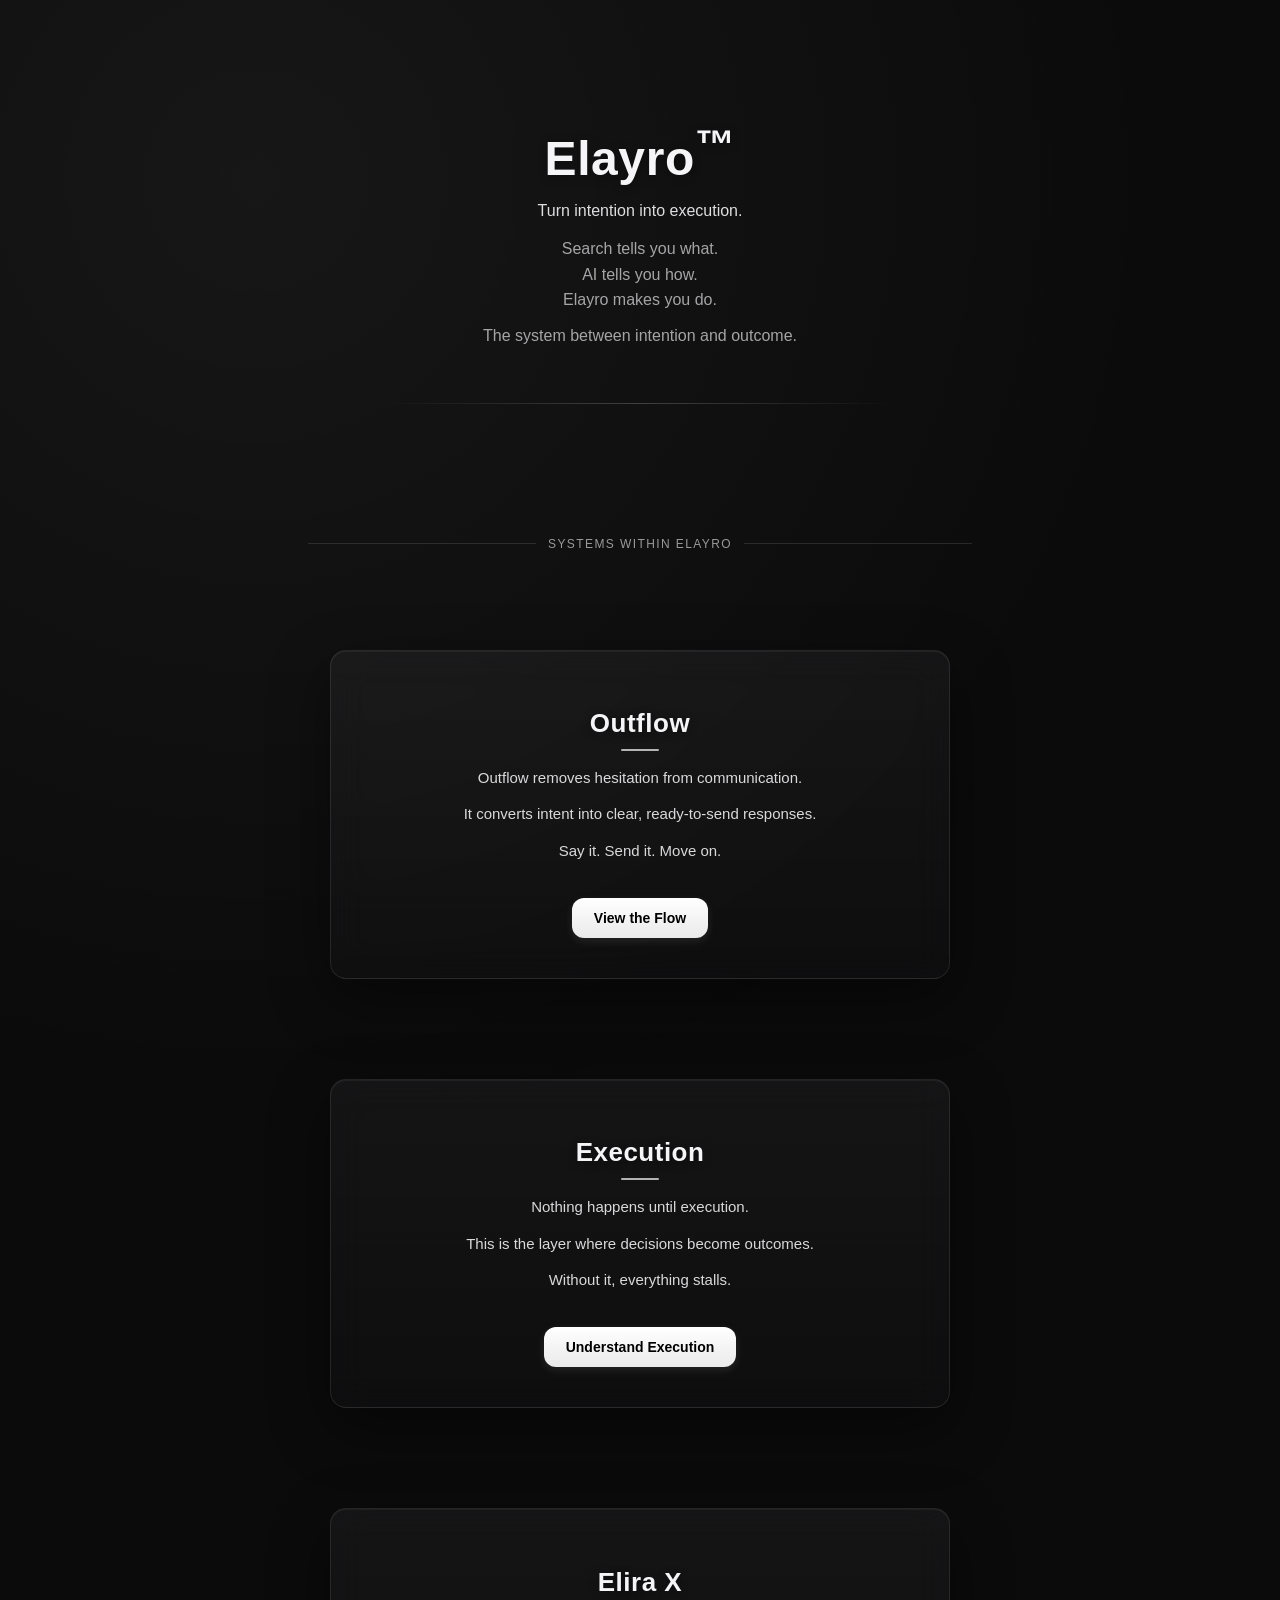
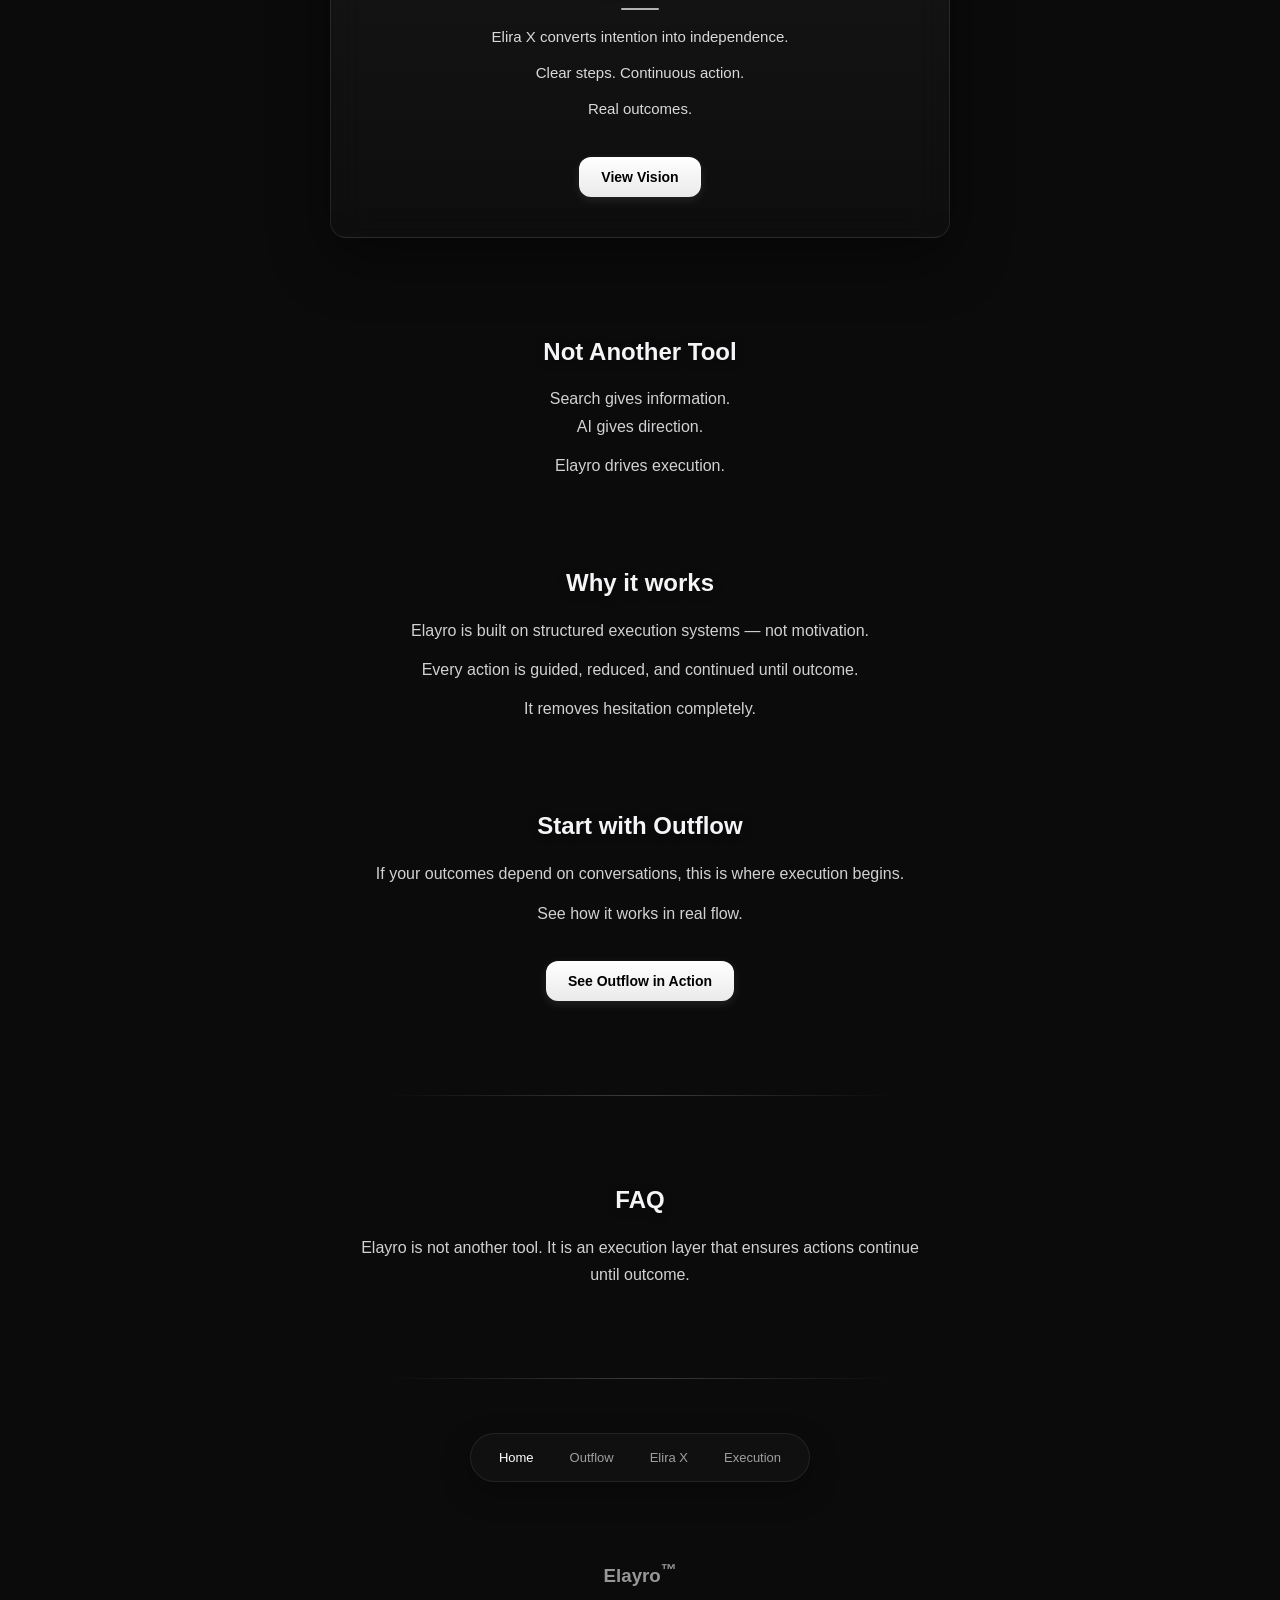
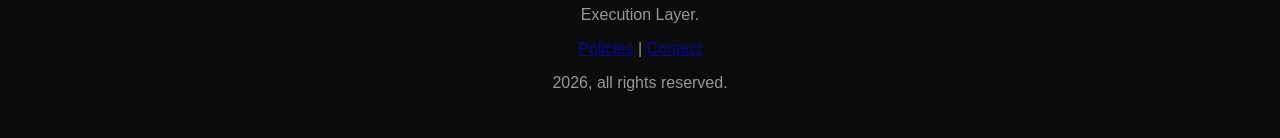
==== index.html @ e85c67b3 "Update index.html" ====
<!DOCTYPE html>

<html lang="en">

<head>
  <base href="/" />
  <meta charset="UTF-8">
  <meta name="viewport" content="width=device-width, initial-scale=1.0">

  <title>Elayro | Execution Layer Between Intention and Outcome</title>

  <meta name="description" content="Elayro is the execution layer that turns intention into real outcomes through structured systems like Outflow and Elira X.">

  <meta name="keywords" content="Elayro, execution layer, execution system, Outflow, Elira X">

  <meta name="robots" content="index, follow">

  <link rel="canonical" href="https://elayro.com/">

  <!-- Open Graph -->
  <meta property="og:title" content="Elayro | Execution Layer">
  <meta property="og:description" content="Turn intention into execution. Elayro drives action until outcomes are achieved.">
  <meta property="og:type" content="website">
  <meta property="og:url" content="https://elayro.com/">

  <!-- Twitter -->
  <meta name="twitter:card" content="summary_large_image">
  <meta name="twitter:title" content="Elayro | Execution Layer">
  <meta name="twitter:description" content="The system between intention and outcome.">

  <link rel="stylesheet" href="global.css">
  <script src="app.js" defer></script>

  <!-- FAQ Schema -->
  <script type="application/ld+json">
  {
    "@context": "https://schema.org",
    "@type": "FAQPage",
    "mainEntity": [
      {
        "@type": "Question",
        "name": "What is Elayro?",
        "acceptedAnswer": {
          "@type": "Answer",
          "text": "Elayro is an execution layer that converts intention into real outcomes through structured systems."
        }
      },
      {
        "@type": "Question",
        "name": "How is Elayro different from AI tools?",
        "acceptedAnswer": {
          "@type": "Answer",
          "text": "AI provides answers, but Elayro drives execution by guiding actions until outcomes are achieved."
        }
      }
    ]
  }
  </script>

</head>

<body>

<div class="scroll-progress"></div>

<header>
  <h1>Elayro<sup class="tm">™</sup></h1>

  <p class="punch">
  Turn intention into execution.
</p>

  <p class="hook">
    Search tells you what.<br>
    AI tells you how.<br>
    <span class="highlight">Elayro makes you do.</span>
  </p>

  <p class="hook" style="margin-top:10px;">
    The system between intention and outcome.
  </p>
</header>

<div class="section-divider hero-divider"></div>

<main class="content">

  <p class="section-label">
  Systems within Elayro
</p>

<section class="index-card">
  <h2>Outflow</h2>
  <p>
    Outflow removes hesitation from communication.
  </p>
  <p>
    It converts intent into clear, ready-to-send responses.
  </p>
  <p>
    <span class="highlight">Say it. Send it. Move on.</span>
  </p>

  <div class="index-links">
    <a href="/outflow" class="btn-premium">View the Flow</a>
  </div>
</section>

<section class="index-card">
  <h2>Execution</h2>
  <p>
    Nothing happens until execution.
  </p>
  <p>
    This is the layer where decisions become outcomes.
  </p>
  <p>
    <span class="highlight">Without it, everything stalls.</span>
  </p>

  <div class="index-links">
    <a href="/execution" class="btn-premium">Understand Execution</a>
  </div>
</section>

<section class="index-card">
  <h2>Elira X</h2>
  <p>
    Elira X converts intention into independence.
  </p>
  <p>
    Clear steps. Continuous action.
  </p>
  <p>
    <span class="highlight">Real outcomes.</span>
  </p>

  <div class="index-links">
    <a href="/elira" class="btn-premium">View Vision</a>
  </div>
</section>

<section>
  <h2>Not Another Tool</h2>
  <p>
    Search gives information.<br>
    AI gives direction.
  </p>
  <p>
    <span class="highlight">Elayro drives execution.</span>
  </p>
</section>

<section>
  <h2>Why it works</h2>
  <p>
    Elayro is built on structured execution systems — not motivation.
  </p>
  <p>
    Every action is guided, reduced, and continued until outcome.
  </p>
  <p>
    <span class="highlight">It removes hesitation completely.</span>
  </p>
</section>

<section>
  <h2>Start with Outflow</h2>
  <p>
    If your outcomes depend on conversations, this is where execution begins.
  </p>
  <p>
    <span class="highlight">See how it works in real flow.</span>
  </p>

  <div class="index-links">
    <a href="/outflow.html" class="btn-premium">See Outflow in Action</a>
  </div>
</section>
<div class="section-divider faq-divider"></div>

<section class="faq-section">
  <h2>FAQ</h2>
  <p>Elayro is not another tool. It is an execution layer that ensures actions continue until outcome.</p>
</section>

<div class="section-divider faq-divider"></div>

<nav class="nav-minimal">
  <a href="index.html">Home</a>
  <a href="/outflow">Outflow</a>
  <a href="/elira">Elira X</a>
  <a href="/execution">Execution</a>
</nav>

</main>

<footer class="footer-global">
  <h3>Elayro<sup class="tm">™</sup></h3>
  <p>Execution Layer.</p>

  <p>
    <a href="/policies">Policies</a> |
    <a href="mailto:contact@elayro.com">Contact</a>
  </p>

  <p>2026, all rights reserved.</p>
</footer>

</body>
</html>
---- global.css ----
/* ===============================
RESET + BASE
=============================== */

* { box-sizing: border-box; }
  html { scroll-behavior: smooth; height: 100%; }

body {
margin: 0;
font-family: Inter, -apple-system, sans-serif;
background: #0b0b0c;
color: #f5f5f7;

display: flex;
flex-direction: column;
min-height: 100vh;

-webkit-font-smoothing: antialiased;
}
/* ===============================
SAFE LOAD
=============================== */

body:not(.loaded) {
opacity: 1;
transform: none;
}

/* ===============================
BACKGROUND
=============================== */

body::before {
content: "";
position: fixed;
inset: -25%;
background: radial-gradient(circle at 30% 30%, rgba(255,255,255,0.05), transparent 60%);
z-index: -1;
}

/* ===============================
SCROLL PROGRESS
=============================== */

.scroll-progress {
position: fixed;
top: 0;
left: 0;
height: 2px;
width: 0%;
background: #fff;
z-index: 9999;
opacity: 0.6;
}

/* ===============================
HEADER
=============================== */

header {
text-align: center;
margin-top: clamp(70px, 10vh, 110px);
padding: 0 16px;
}

header h1 {
font-size: clamp(30px, 6vw, 48px);
margin-bottom: 10px;
}

h1, h2 {
text-shadow: 0 2px 10px rgba(0,0,0,0.4);
}

.punch { opacity: 0.9; }

.hook {
opacity: 0.6;
max-width: 520px;
margin: auto;
font-size: clamp(14px, 3.5vw, 16px);
}

/* ===============================
CONTENT
=============================== */

.content {
width: 100%;
max-width: 720px;
padding: 0 16px;
margin: 0 auto;
flex: 1;
}

/* ===============================
SECTIONS
=============================== */

section {
margin: clamp(70px, 10vh, 110px) 0;
text-align: center;
}

section p {
opacity: 0.85;
line-height: 1.7;
max-width: 560px;
margin: 12px auto;
}

/* ===============================
DIVIDER
=============================== */

.section-divider {
width: 100%;
max-width: 520px;
height: 1px;
margin: clamp(40px, 6vh, 60px) auto;
background: linear-gradient(to right, transparent, rgba(255,255,255,0.2), transparent);
}

/* ===============================
NAV
=============================== */

.nav-minimal {
position: sticky;
top: 16px;
z-index: 100;

display: flex;
justify-content: center;
gap: 16px;
flex-wrap: wrap;

backdrop-filter: blur(12px);
background: rgba(20,20,22,0.6);

padding: 10px 18px;
border-radius: 999px;

width: fit-content;
margin: 30px auto;

border: 1px solid rgba(255,255,255,0.08);
box-shadow: 0 10px 30px rgba(0,0,0,0.3);

transition: all 0.3s ease;
}

.nav-minimal.scrolled {
backdrop-filter: blur(16px);
background: rgba(20,20,22,0.8);
transform: translateY(-2px);
}

.nav-minimal a {
color: rgba(255,255,255,0.6);
text-decoration: none;
font-size: 13px;
padding: 6px 10px;
border-radius: 999px;
transition: all 0.2s ease;
}

.nav-minimal a:hover {
color: #fff;
background: rgba(255,255,255,0.08);
}

.nav-minimal a.active {
color: #fff;
font-weight: 500;
}

/* ===============================
FOOTER
=============================== */

.footer-global {
margin-top: auto;
padding: 30px 16px;
text-align: center;
opacity: 0.6;
}
/* ===============================
CLIENTS
=============================== */

.clients {
display: flex;
gap: 10px;
margin-bottom: 12px;
}

.client {
padding: 6px 12px;
border-radius: 999px;
background: rgba(255,255,255,0.06);
transition: all 0.2s ease;
}

.client.active {
background: #fff;
color: #000;
transform: scale(1.08);
box-shadow: 0 4px 14px rgba(0,0,0,0.3);
}

/* ===============================
DEMO CONTAINER
=============================== */

.demo-container {
position: relative;
max-width: 720px;
margin: 40px auto;
padding: 20px;
border-radius: 16px;
border: 1px solid rgba(255,255,255,0.06);
background: rgba(255,255,255,0.02);
backdrop-filter: blur(20px);

box-shadow: 0 20px 60px rgba(0,0,0,0.4);
overflow: hidden;
}

/* ===============================
CHAT
=============================== */

.chat-area {
display: flex;
flex-direction: column;
height: 420px;
border-radius: 14px;
border: 1px solid rgba(255,255,255,0.06);
padding: 12px;
background: rgba(0,0,0,0.25);
}

.chat-box {
flex: 1;
display: flex;
flex-direction: column;
gap: 10px;
overflow-y: auto;
}

/* ===============================
MESSAGES
=============================== */

.message {
max-width: 70%;
padding: 10px 14px;
border-radius: 16px;
}

.message.user {
align-self: flex-end;
background: #0a84ff;
color: white;
}

.message.system {
align-self: flex-start;
background: rgba(255,255,255,0.05);
}

/* ===============================
INPUT (DISABLED PROPERLY)
=============================== */

.input-area {
display: flex;
gap: 10px;
margin-top: 12px;
padding: 6px;
border-radius: 14px;
background: rgba(255,255,255,0.04);
border: 1px solid rgba(255,255,255,0.08);

opacity: 0.5;
cursor: not-allowed;
}

.input-area input {
flex: 1;
padding: 12px 14px;
border: none;
background: transparent;
color: #fff;
pointer-events: none;
caret-color: transparent;
}

.input-area button {
padding: 10px 16px;
border-radius: 10px;
border: none;
background: #fff;
color: #000;
pointer-events: none;
}

.input-area button.press {
transform: scale(0.92);
}

/* ===============================
OPTIONS
=============================== */

.options-panel {
margin-top: 10px;
}

.option-bubble {
display: block;
width: 100%;
padding: 12px 14px;
border-radius: 12px;
margin-bottom: 6px;

background: rgba(255,255,255,0.06);
border: 1px solid rgba(255,255,255,0.1);

font-size: 13px;
line-height: 1.5;

opacity: 0;
transform: translateY(6px);
animation: optionFade 0.25s ease forwards;

transition: all 0.2s ease;
}

@keyframes optionFade {
to {
opacity: 1;
transform: translateY(0);
}
}

.option-bubble:hover {
transform: translateY(-2px);
background: rgba(255,255,255,0.14);
}

.option-bubble .tag {
display: inline-block;
font-size: 10px;
margin-bottom: 4px;
padding: 2px 6px;
border-radius: 999px;

background: rgba(255,255,255,0.1);
color: #fff;
font-weight: 500;
}
/* ===============================
THINKING (FIXED SMALL)
=============================== */

.thinking {
height: 18px;
border-radius: 999px;
margin: 6px 0;
opacity: 0.7;

background: linear-gradient(
90deg,
rgba(255,255,255,0.04),
rgba(255,255,255,0.12),
rgba(255,255,255,0.04)
);
background-size: 200px 100%;
animation: thinking 1s infinite linear;
}

@keyframes thinking {
0% { background-position: -200px; }
100% { background-position: 200px; }
}

/* ===============================
RESULT STATES
=============================== */

.win-glow { color: #4ade80; }
.lose-glow { color: #f87171; }

/* ===============================
NOTIFY (FINAL SAFE)
=============================== */

.notify-box {
display: flex;
justify-content: center;
align-items: center;
gap: 10px;
}

.notify-box input {
width: 260px;
padding: 12px 14px;

border-radius: 8px;
border: 1px solid rgba(255,255,255,0.2);

background: rgba(255,255,255,0.06);
color: #fff;

font-size: 14px;
outline: none;
}

.notify-box input::placeholder {
color: rgba(255,255,255,0.4);
}

.notify-box input:focus {
border-color: rgba(255,255,255,0.4);
box-shadow: 0 0 0 2px rgba(255,255,255,0.08);
}

.notify-box button {
padding: 12px 16px;
border-radius: 8px;

border: none;
background: #fff;
color: #000;

font-size: 14px;
font-weight: 500;
cursor: pointer;
}

.notify-box button:hover {
transform: translateY(-1px);
box-shadow: 0 4px 14px rgba(255,255,255,0.15);
}

.notify-box button:active {
transform: scale(0.96);
}

.notify-success {
margin-top: 12px;
opacity: 0;
transform: translateY(6px);
transition: all 0.3s ease;
}

.notify-success.show {
opacity: 1;
transform: translateY(0);
}

/* validation */

#notifyEmail.valid {
border-color: #4ade80 !important;
}

#notifyEmail.invalid {
border-color: #f87171 !important;
}
/* ===============================
INDEX CARD FINAL (MERGED)
=============================== */

.index-card {
position: relative;

margin: 100px auto;
padding: 36px 26px;

max-width: 620px;
border-radius: 16px;

background: linear-gradient(
180deg,
rgba(255,255,255,0.045),
rgba(255,255,255,0.015)
);

border: 1px solid rgba(255,255,255,0.09);

backdrop-filter: blur(18px);

box-shadow:
0 20px 60px rgba(0,0,0,0.45),
inset 0 1px 0 rgba(255,255,255,0.05);

transition: transform 0.3s ease, box-shadow 0.3s ease;

opacity: 0;
transform: translateY(20px);
animation: cardReveal 0.6s ease forwards;
}

.index-card:hover {
transform: translateY(-6px);
box-shadow:
0 28px 70px rgba(0,0,0,0.55),
inset 0 1px 0 rgba(255,255,255,0.06);
}

/* stagger */
.index-card:nth-of-type(1) { animation-delay: 0.1s; }
.index-card:nth-of-type(2) { animation-delay: 0.2s; }
.index-card:nth-of-type(3) { animation-delay: 0.3s; }

@keyframes cardReveal {
to {
opacity: 1;
transform: translateY(0);
}
}

/* ===============================
TITLE
=============================== */

.index-card h2 {
font-size: 26px;
font-weight: 600;
letter-spacing: 0.5px;
margin-bottom: 14px;
}

.index-card h2::after {
content: "";
display: block;
width: 38px;
height: 2px;
margin: 10px auto 0;
background: rgba(255,255,255,0.8);
}

/* ===============================
TEXT
=============================== */

.index-card p {
font-size: 15px;
line-height: 1.75;
opacity: 0.88;
margin: 10px auto;
max-width: 520px;
}

/* ===============================
BUTTON FINAL
=============================== */

.btn-premium {
display: inline-block;
margin-top: 16px;
padding: 12px 22px;

border-radius: 12px;
background: linear-gradient(#fff, #eaeaea);
color: #000 !important;

font-weight: 600;
text-decoration: none;

box-shadow:
0 3px 10px rgba(255,255,255,0.12),
0 2px 6px rgba(0,0,0,0.4);

transition: all 0.18s ease;

position: relative;
overflow: hidden;
}

.btn-premium:hover {
transform: translateY(-2px);
box-shadow:
0 8px 22px rgba(255,255,255,0.18),
0 4px 10px rgba(0,0,0,0.5);
}

.btn-premium:active {
transform: scale(0.95);
}

/* ===============================
RESPONSIVE
=============================== */

@media (max-width: 640px) {

.index-card {
margin: 70px 16px;
padding: 28px 18px;
}

.index-card h2 {
font-size: 22px;
}

.index-card p {
font-size: 14px;
line-height: 1.6;
}

.btn-premium {
width: 100%;
text-align: center;
}

}


/* ===============================
PREMIUM BUTTON (FINAL FIX)
=============================== */

.btn-premium {
display: inline-block;
margin-top: 14px;

padding: 12px 20px;
border-radius: 10px;

background: #ffffff;
color: #000 !important;

font-size: 14px;
font-weight: 500;

text-decoration: none;

cursor: pointer;
user-select: none;

transition: all 0.18s ease;
}

/* HOVER = LIFT */
.btn-premium:hover {
transform: translateY(-2px);
box-shadow: 0 8px 24px rgba(255,255,255,0.18);
}

/* CLICK FEEL */
.btn-premium:active {
transform: scale(0.94);
box-shadow: 0 3px 10px rgba(0,0,0,0.4);
}

/* FOCUS (keyboard + accessibility) */
.btn-premium:focus {
outline: none;
box-shadow: 0 0 0 3px rgba(255,255,255,0.25);
}

/* ===============================
TITLE UPGRADE
=============================== */

.index-card h2 {
position: relative;
font-size: 24px;
font-weight: 600;
letter-spacing: 0.3px;

margin-bottom: 18px;
}

/* small underline */
.index-card h2::after {
content: "";
display: block;
width: 42px;
height: 2px;

margin: 10px auto 0;

border-radius: 2px;

background: linear-gradient(
to right,
rgba(255,255,255,0.9),
rgba(255,255,255,0.2)
);

opacity: 0.85;
}

/* ===============================
TEXT POLISH
=============================== */

.index-card p {
opacity: 0.9;
}

/* ===============================
BUTTON FINAL (MERGED CLEAN)
=============================== */

.btn-premium {
display: inline-block;
margin-top: 16px;

padding: 12px 22px;
border-radius: 12px;

background: linear-gradient(180deg, #ffffff, #eaeaea);
color: #000 !important;

font-size: 14px;
font-weight: 600;
text-decoration: none;

cursor: pointer;
user-select: none;

position: relative;
overflow: hidden;

box-shadow:
0 3px 10px rgba(255,255,255,0.12),
0 2px 6px rgba(0,0,0,0.4);

transition:
transform 0.18s ease,
box-shadow 0.18s ease;
}

/* hover */
.btn-premium:hover {
transform: translateY(-2px);
box-shadow:
0 8px 22px rgba(255,255,255,0.18),
0 4px 10px rgba(0,0,0,0.5);
}

/* click */
.btn-premium:active {
transform: scale(0.95);
box-shadow:
0 2px 6px rgba(0,0,0,0.5);
}

/* focus (accessibility) */
.btn-premium:focus {
outline: none;
box-shadow:
0 0 0 3px rgba(255,255,255,0.25);
}


/* ===============================
SPACING RHYTHM REFINEMENT
=============================== */

.index-card {
margin: 100px auto; /* more breathing */
}

/* tighten inner spacing */
.index-card h2 {
margin-bottom: 14px;
}

.index-card p {
margin: 10px auto;
max-width: 520px;
}

/* better spacing before button */
.index-links {
margin-top: 18px;
}

/* ===============================
TYPOGRAPHY REFINEMENT
=============================== */

.index-card h2 {
font-size: 26px;
font-weight: 600;
letter-spacing: 0.5px;
}

.index-card p {
font-size: 15px;
line-height: 1.75;
opacity: 0.88;
}

/* highlight refinement */
.highlight {
opacity: 1;
font-weight: 500;
}

/* ===============================
SUBTLE STAGGER ANIMATION
=============================== */

.index-card {
opacity: 0;
transform: translateY(20px);
animation: cardReveal 0.6s ease forwards;
}

/* stagger delay */
.index-card:nth-of-type(1) { animation-delay: 0.1s; }
.index-card:nth-of-type(2) { animation-delay: 0.2s; }
.index-card:nth-of-type(3) { animation-delay: 0.3s; }

@keyframes cardReveal {
to {
opacity: 1;
transform: translateY(0);
}
}
/* ===============================
RESPONSIVE POLISH
=============================== */

@media (max-width: 640px) {

.index-card {
margin: 70px 16px;
padding: 28px 18px;
}

.index-card h2 {
font-size: 22px;
}

.index-card p {
font-size: 14px;
line-height: 1.6;
}

.btn-premium {
width: 100%;
text-align: center;
}

}

/* ===============================
NAV MICRO-POLISH
=============================== */

.nav-minimal {
transition: all 0.25s ease;
}

.nav-minimal a {
position: relative;
}

/* subtle underline hover */
.nav-minimal a::after {
content: "";
position: absolute;
left: 50%;
bottom: -4px;

width: 0;
height: 2px;

background: rgba(255,255,255,0.8);

transition: all 0.25s ease;
transform: translateX(-50%);
}

.nav-minimal a:hover::after {
width: 60%;
}

/* ===============================
HERO REFINEMENT
=============================== */

header h1 {
letter-spacing: 0.6px;
}

.hook {
margin-top: 8px;
line-height: 1.6;
opacity: 0.65;
}

/* ===============================
CARD EDGE SHARPNESS
=============================== */

.index-card {
border: 1px solid rgba(255,255,255,0.09);
}
/* ===============================
FINAL OVERRIDE (DO NOT TOUCH ABOVE)
=============================== */

/* ===== CARD FINAL ===== */
.index-card {
position: relative !important;

margin: 100px auto !important;
padding: 36px 26px !important;

max-width: 620px !important;
border-radius: 16px !important;

background: linear-gradient(
180deg,
rgba(255,255,255,0.045),
rgba(255,255,255,0.015)
) !important;

border: 1px solid rgba(255,255,255,0.09) !important;

backdrop-filter: blur(18px) !important;

box-shadow:
0 20px 60px rgba(0,0,0,0.45),
inset 0 1px 0 rgba(255,255,255,0.05) !important;

transition: transform 0.3s ease, box-shadow 0.3s ease !important;

opacity: 0;
transform: translateY(20px);
animation: cardReveal 0.6s ease forwards;
}

.index-card:hover {
transform: translateY(-6px) !important;
box-shadow:
0 28px 70px rgba(0,0,0,0.55),
inset 0 1px 0 rgba(255,255,255,0.06) !important;
}

/* ===== TITLE FINAL ===== */
.index-card h2 {
font-size: 26px !important;
font-weight: 600 !important;
letter-spacing: 0.5px !important;
margin-bottom: 14px !important;
}

.index-card h2::after {
content: "" !important;
display: block !important;
width: 38px !important;
height: 2px !important;
margin: 10px auto 0 !important;
background: rgba(255,255,255,0.8) !important;
}

/* ===== TEXT FINAL ===== */
.index-card p {
font-size: 15px !important;
line-height: 1.75 !important;
opacity: 0.88 !important;
margin: 10px auto !important;
max-width: 520px !important;
}

/* ===== BUTTON FINAL ===== */
.btn-premium {
display: inline-block !important;
margin-top: 16px !important;

padding: 12px 22px !important;
border-radius: 12px !important;

background: linear-gradient(180deg, #ffffff, #eaeaea) !important;
color: #000 !important;

font-size: 14px !important;
font-weight: 600 !important;

text-decoration: none !important;

cursor: pointer !important;
user-select: none !important;

position: relative !important;
overflow: hidden !important;

box-shadow:
0 3px 10px rgba(255,255,255,0.12),
0 2px 6px rgba(0,0,0,0.4) !important;

transition:
transform 0.18s ease,
box-shadow 0.18s ease !important;
}

.btn-premium:hover {
transform: translateY(-2px) !important;
box-shadow:
0 8px 22px rgba(255,255,255,0.18),
0 4px 10px rgba(0,0,0,0.5) !important;
}

.btn-premium:active {
transform: scale(0.95) !important;
box-shadow:
0 2px 6px rgba(0,0,0,0.5) !important;
}

.btn-premium:focus {
outline: none !important;
box-shadow:
0 0 0 3px rgba(255,255,255,0.25) !important;
}

/* ===== RESPONSIVE FINAL ===== */
@media (max-width: 640px) {
.index-card {
margin: 70px 16px !important;
padding: 28px 18px !important;
}

.index-card h2 {
font-size: 22px !important;
}

.index-card p {
font-size: 14px !important;
line-height: 1.6 !important;
}

.btn-premium {
width: 100% !important;
text-align: center !important;
}
}
/* ===== FIX BUTTON CLICK ===== */
.btn-premium {
pointer-events: auto !important;
z-index: 10;
}

.index-links {
position: relative;
z-index: 10;
}
/* ===============================
SECTION LABEL (ANIMATED FINAL)
=============================== */

.section-label {
display: flex;
align-items: center;
justify-content: center;

width: 100%;
margin: 80px auto 30px;

font-size: 12px;
letter-spacing: 1.4px;
text-transform: uppercase;

opacity: 0;
transform: translateY(8px);

line-height: 1;

animation: labelFade 0.6s ease forwards;
}

/* lines */
.section-label::before,
.section-label::after {
content: "";
flex: 1;

height: 1px;
background: rgba(255,255,255,0.2);

margin: 0 12px;

transform: scaleX(0);
transform-origin: center;

animation: labelLine 0.6s ease forwards;
animation-delay: 0.15s;
}

/* text reveal */
@keyframes labelFade {
to {
opacity: 0.6;
transform: translateY(0);
}
}

/* line expansion */
@keyframes labelLine {
to {
transform: scaleX(1);
}
}
.feature-grid {
  display: grid;
  grid-template-columns: repeat(2, 1fr);
  gap: 20px;
  margin-top: 30px;
}

.feature-card {
  padding: 20px;
  border-radius: 12px;
  background: rgba(255, 255, 255, 0.02);
  border: 1px solid rgba(255, 255, 255, 0.06);
  transition: all 0.2s ease;
}

.feature-card:hover {
  border-color: rgba(255, 255, 255, 0.15);
  transform: translateY(-2px);
}

.feature-title {
  font-weight: 600;
  margin-bottom: 6px;
}

.feature-desc {
  opacity: 0.7;
  font-size: 14px;
}
@media (max-width: 600px) {
  .feature-grid {
    grid-template-columns: 1fr;
  }
}
/* ===============================
GLOBAL SMOOTHNESS
=============================== */

body {
transition: background 0.3s ease;
}
/* ===== CINEMATIC ADDITIONS ===== */

/* disable chat scroll */
.chat-box {
  overflow: hidden !important;
}

/* disable client clicking */
.clients {
  pointer-events: none;
}

/* disable selection */
.demo-container {
  user-select: none;
}

/* invisible interaction shield */
.demo-container::after {
  display: none;
}

/* smooth message fade */
.message {
  opacity: 0;
  transform: translateY(6px);
  animation: msgFade 0.25s ease forwards;
}

@keyframes msgFade {
  to {
    opacity: 1;
    transform: translateY(0);
  }
}

/* focus mode */
body.demo-active main {
  filter: none;
}

body.demo-active .demo-container {
  transform: scale(1.02);
  z-index: 5;
}

/* zoom effect */
.demo-container {
  transition: transform 0.6s ease, box-shadow 0.4s ease;
}

.demo-container.active-zoom {
  transform: scale(1.03);
}

/* pulse glow */
.chat-area::after {
  content: "";
  position: absolute;
  inset: 0;
  border-radius: 14px;
  box-shadow: 0 0 0 0 rgba(255,255,255,0.15);
  animation: pulseGlow 2.5s infinite;
  pointer-events: none;
}

@keyframes pulseGlow {
  0% { box-shadow: 0 0 0 0 rgba(255,255,255,0.08); }
  70% { box-shadow: 0 0 0 12px rgba(255,255,255,0); }
  100% { box-shadow: 0 0 0 0 rgba(255,255,255,0); }
}
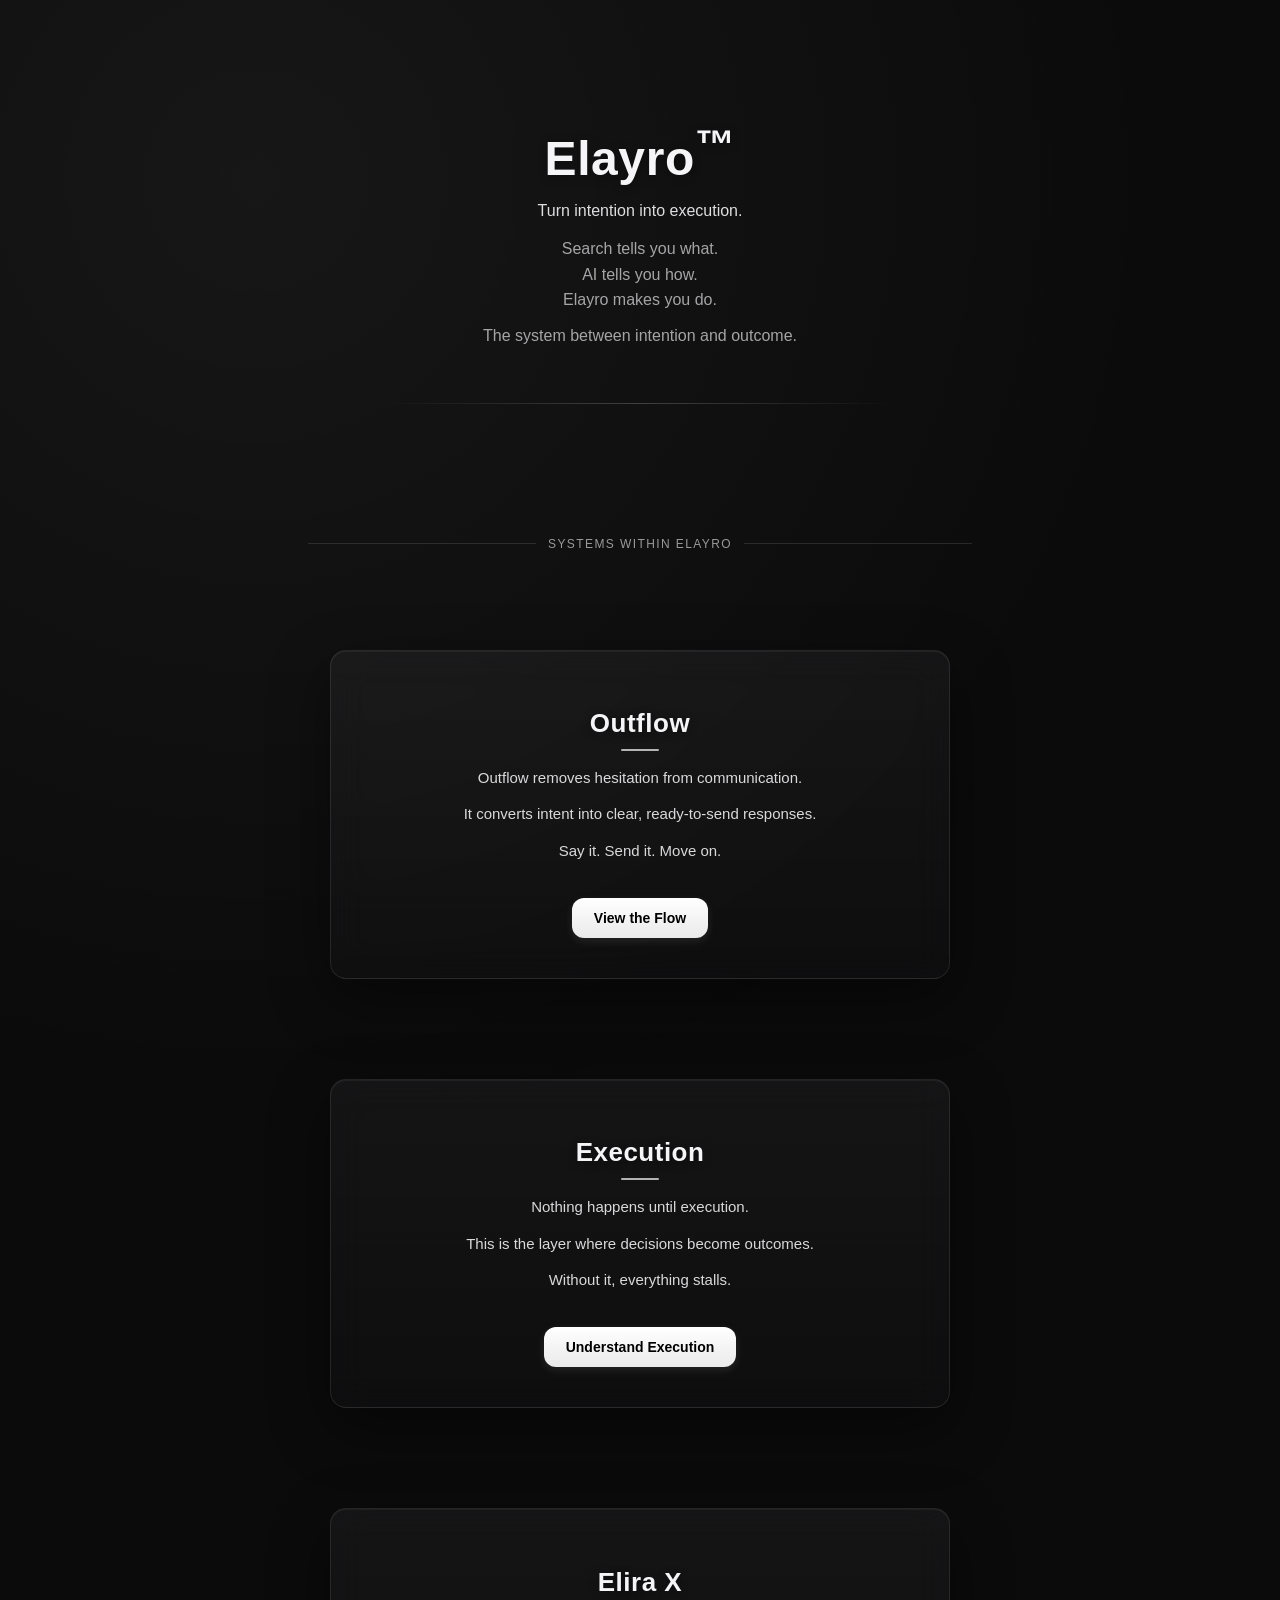
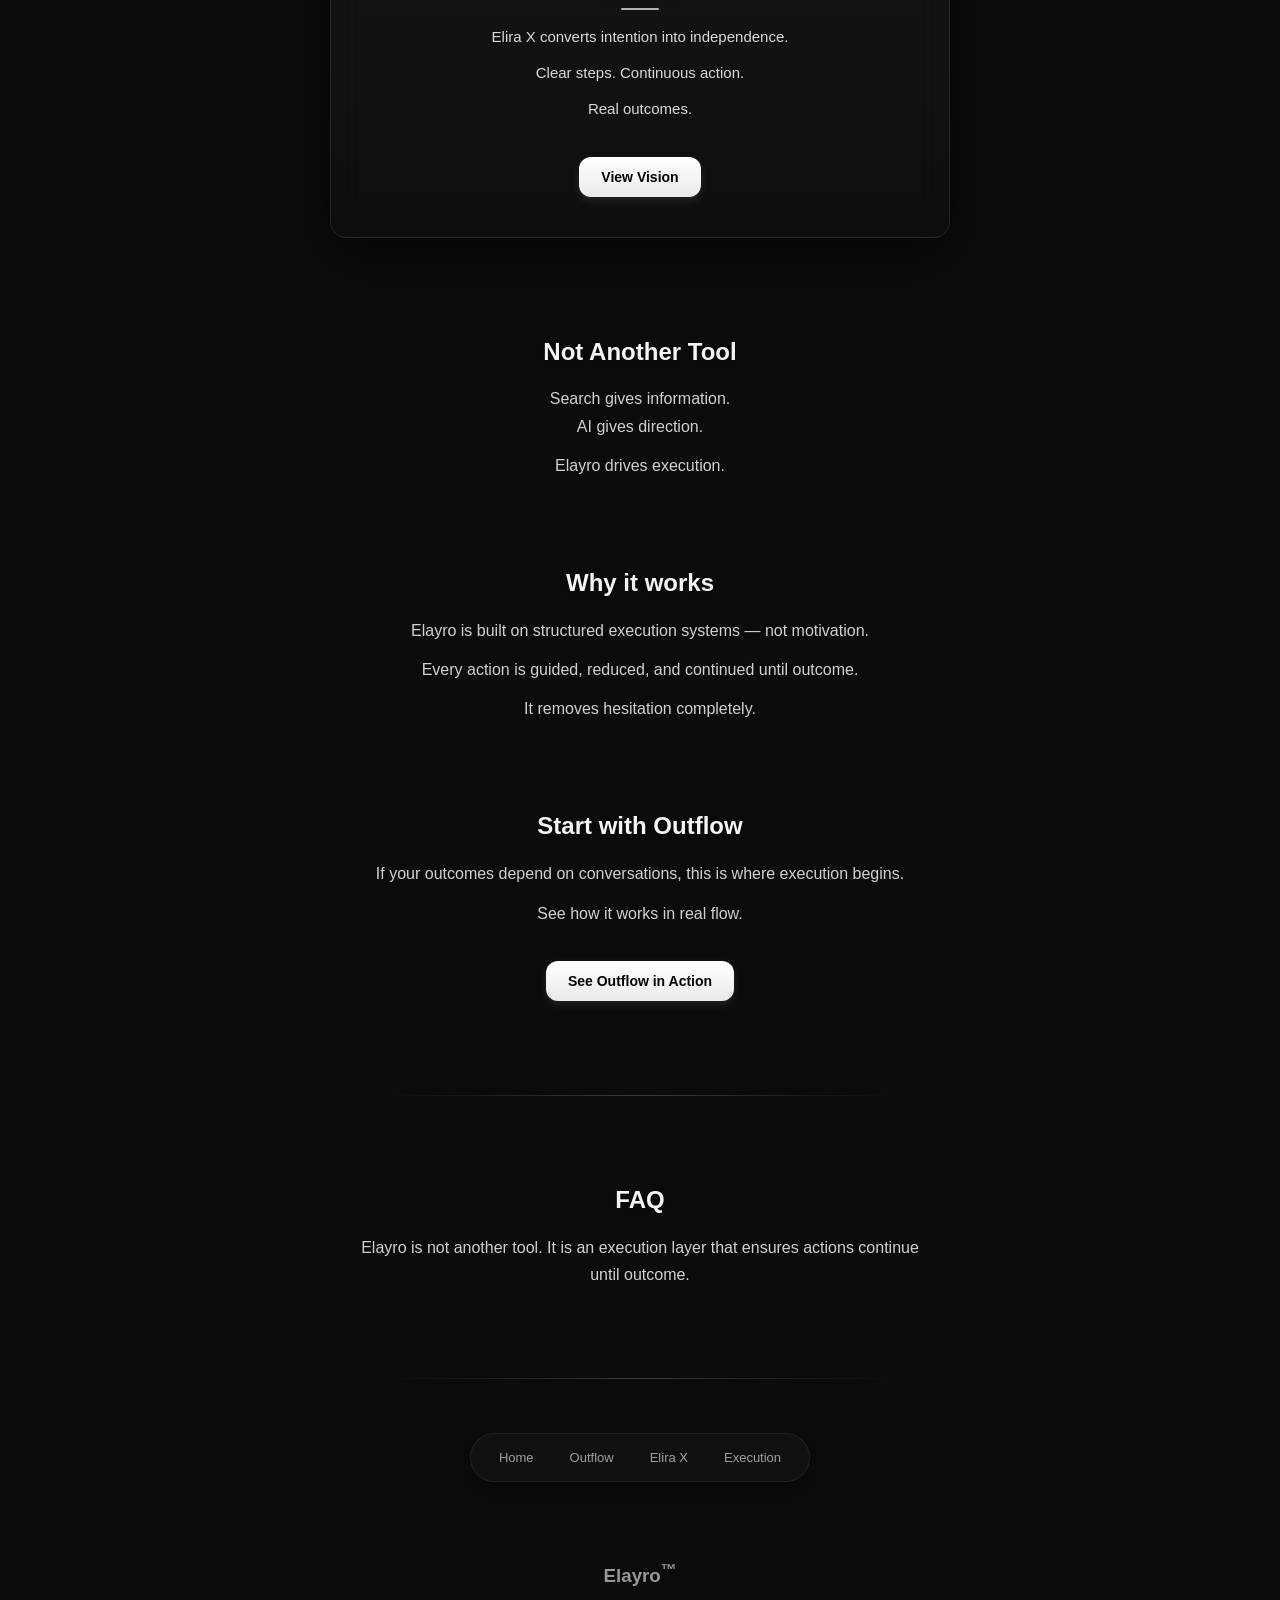
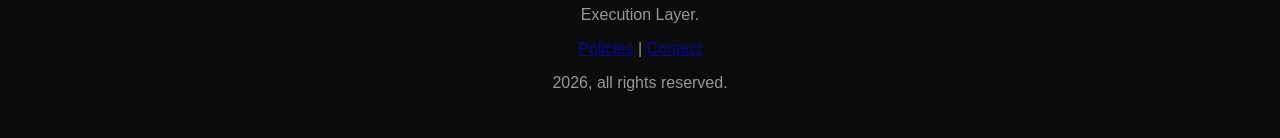
==== commit ff86d93a: "Update index.html" ====
--- a/index.html
+++ b/index.html
@@ -1,5 +1,4 @@
 <!DOCTYPE html>
-
 <html lang="en">
 
 <head>
@@ -10,11 +9,10 @@
   <title>Elayro | Execution Layer Between Intention and Outcome</title>
 
   <meta name="description" content="Elayro is the execution layer that turns intention into real outcomes through structured systems like Outflow and Elira X.">
-
   <meta name="keywords" content="Elayro, execution layer, execution system, Outflow, Elira X">
-
   <meta name="robots" content="index, follow">
 
+  <!-- Canonical -->
   <link rel="canonical" href="https://elayro.com/">
 
   <!-- Open Graph -->
@@ -28,8 +26,8 @@
   <meta name="twitter:title" content="Elayro | Execution Layer">
   <meta name="twitter:description" content="The system between intention and outcome.">
 
-  <link rel="stylesheet" href="global.css">
-  <script src="app.js" defer></script>
+  <link rel="stylesheet" href="/global.css">
+  <script src="/app.js" defer></script>
 
   <!-- FAQ Schema -->
   <script type="application/ld+json">
@@ -66,9 +64,7 @@
 <header>
   <h1>Elayro<sup class="tm">™</sup></h1>
 
-  <p class="punch">
-  Turn intention into execution.
-</p>
+  <p class="punch">Turn intention into execution.</p>
 
   <p class="hook">
     Search tells you what.<br>
@@ -85,55 +81,38 @@
 
 <main class="content">
 
-  <p class="section-label">
-  Systems within Elayro
-</p>
+<p class="section-label">Systems within Elayro</p>
 
+<!-- OUTFLOW -->
 <section class="index-card">
   <h2>Outflow</h2>
-  <p>
-    Outflow removes hesitation from communication.
-  </p>
-  <p>
-    It converts intent into clear, ready-to-send responses.
-  </p>
-  <p>
-    <span class="highlight">Say it. Send it. Move on.</span>
-  </p>
+  <p>Outflow removes hesitation from communication.</p>
+  <p>It converts intent into clear, ready-to-send responses.</p>
+  <p><span class="highlight">Say it. Send it. Move on.</span></p>
 
   <div class="index-links">
     <a href="/outflow" class="btn-premium">View the Flow</a>
   </div>
 </section>
 
+<!-- EXECUTION -->
 <section class="index-card">
   <h2>Execution</h2>
-  <p>
-    Nothing happens until execution.
-  </p>
-  <p>
-    This is the layer where decisions become outcomes.
-  </p>
-  <p>
-    <span class="highlight">Without it, everything stalls.</span>
-  </p>
+  <p>Nothing happens until execution.</p>
+  <p>This is the layer where decisions become outcomes.</p>
+  <p><span class="highlight">Without it, everything stalls.</span></p>
 
   <div class="index-links">
     <a href="/execution" class="btn-premium">Understand Execution</a>
   </div>
 </section>
 
+<!-- ELIRA -->
 <section class="index-card">
   <h2>Elira X</h2>
-  <p>
-    Elira X converts intention into independence.
-  </p>
-  <p>
-    Clear steps. Continuous action.
-  </p>
-  <p>
-    <span class="highlight">Real outcomes.</span>
-  </p>
+  <p>Elira X converts intention into independence.</p>
+  <p>Clear steps. Continuous action.</p>
+  <p><span class="highlight">Real outcomes.</span></p>
 
   <div class="index-links">
     <a href="/elira" class="btn-premium">View Vision</a>
@@ -146,37 +125,26 @@
     Search gives information.<br>
     AI gives direction.
   </p>
-  <p>
-    <span class="highlight">Elayro drives execution.</span>
-  </p>
+  <p><span class="highlight">Elayro drives execution.</span></p>
 </section>
 
 <section>
   <h2>Why it works</h2>
-  <p>
-    Elayro is built on structured execution systems — not motivation.
-  </p>
-  <p>
-    Every action is guided, reduced, and continued until outcome.
-  </p>
-  <p>
-    <span class="highlight">It removes hesitation completely.</span>
-  </p>
+  <p>Elayro is built on structured execution systems — not motivation.</p>
+  <p>Every action is guided, reduced, and continued until outcome.</p>
+  <p><span class="highlight">It removes hesitation completely.</span></p>
 </section>
 
 <section>
   <h2>Start with Outflow</h2>
-  <p>
-    If your outcomes depend on conversations, this is where execution begins.
-  </p>
-  <p>
-    <span class="highlight">See how it works in real flow.</span>
-  </p>
+  <p>If your outcomes depend on conversations, this is where execution begins.</p>
+  <p><span class="highlight">See how it works in real flow.</span></p>
 
   <div class="index-links">
-    <a href="/outflow.html" class="btn-premium">See Outflow in Action</a>
+    <a href="/outflow" class="btn-premium">See Outflow in Action</a>
   </div>
 </section>
+
 <div class="section-divider faq-divider"></div>
 
 <section class="faq-section">
@@ -186,8 +154,9 @@
 
 <div class="section-divider faq-divider"></div>
 
+<!-- NAV -->
 <nav class="nav-minimal">
-  <a href="index.html">Home</a>
+  <a href="/">Home</a>
   <a href="/outflow">Outflow</a>
   <a href="/elira">Elira X</a>
   <a href="/execution">Execution</a>
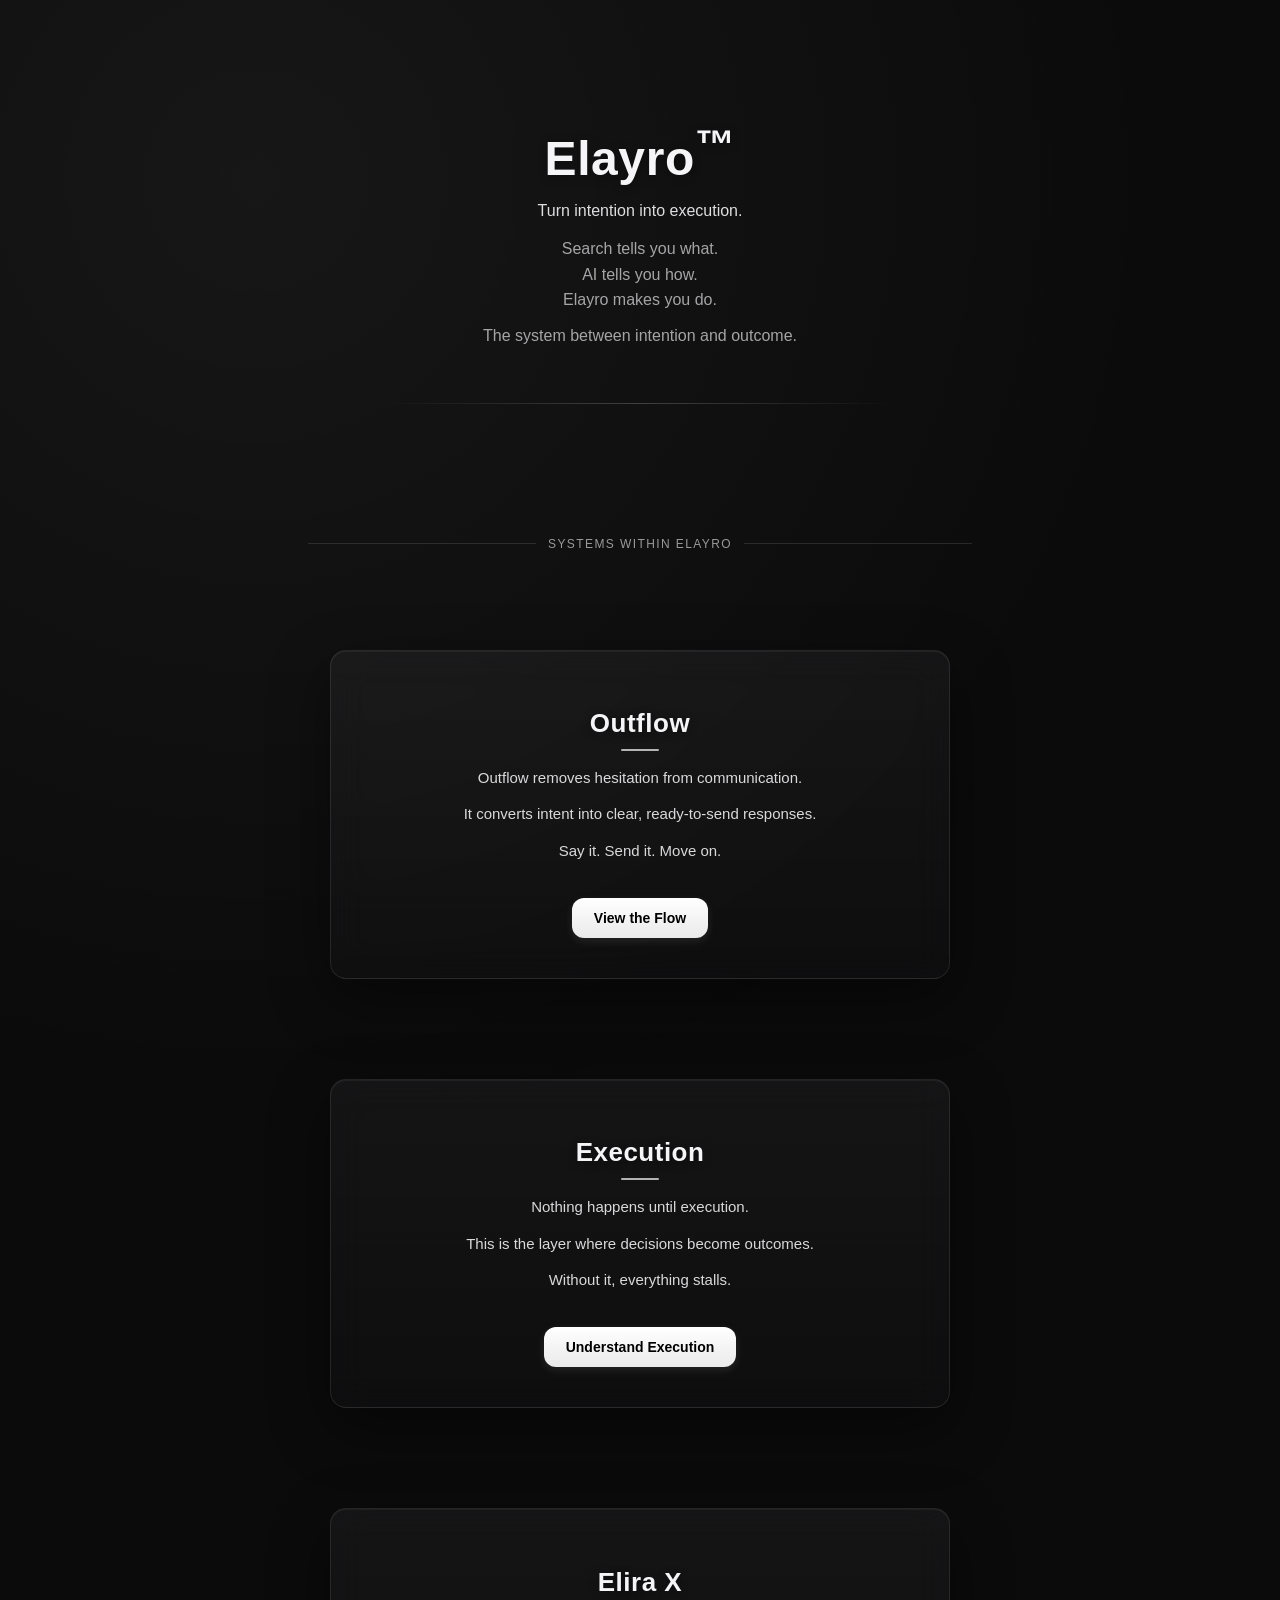
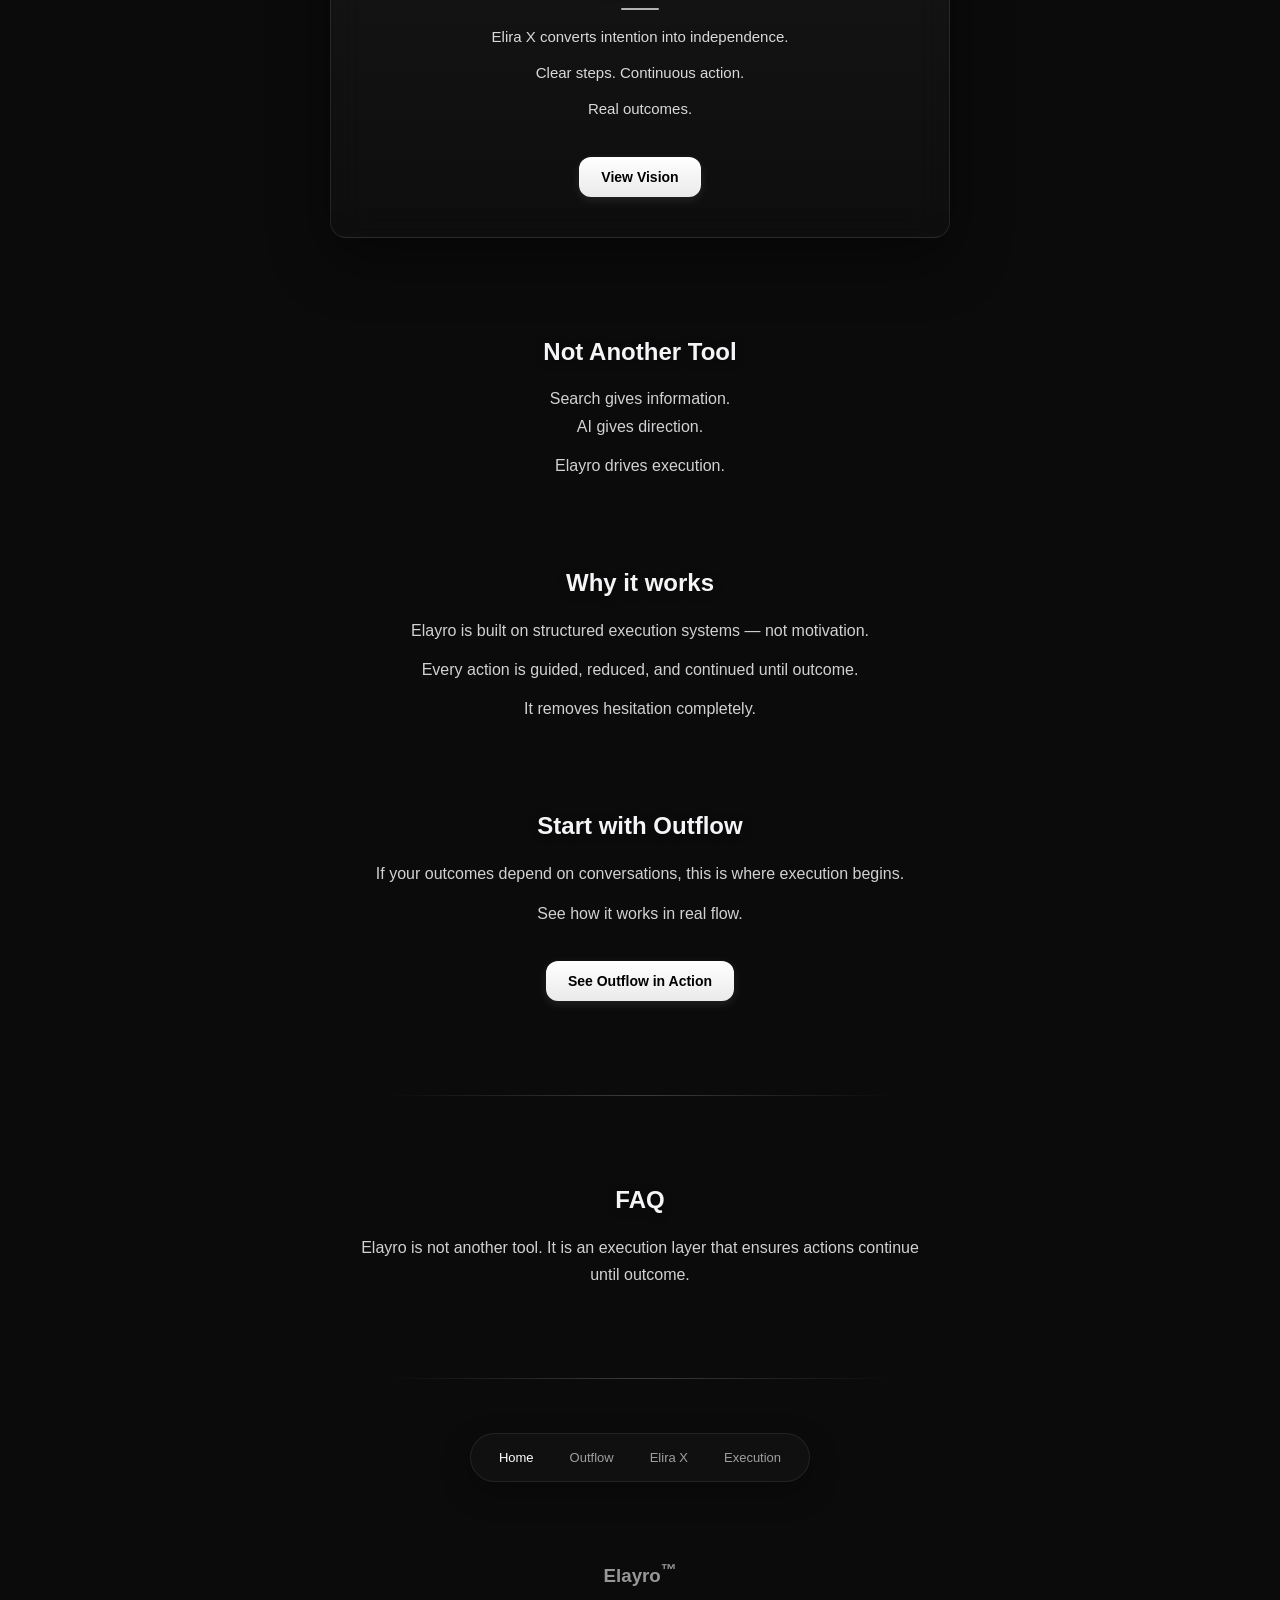
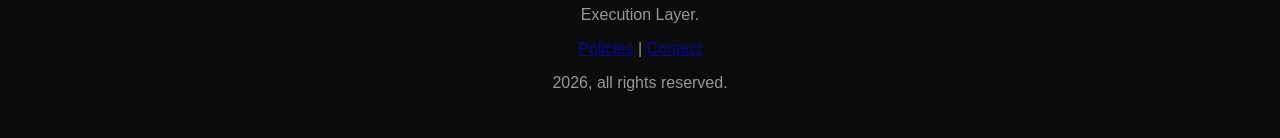
==== commit cb02d94a: "Add files via upload" ====
--- a/index.html
+++ b/index.html
@@ -1,60 +1,20 @@
 <!DOCTYPE html>
+
 <html lang="en">
-
 <head>
   <base href="/" />
   <meta charset="UTF-8">
   <meta name="viewport" content="width=device-width, initial-scale=1.0">
 
-  <title>Elayro | Execution Layer Between Intention and Outcome</title>
+  <title>Elayro | Execution Layer</title>
 
-  <meta name="description" content="Elayro is the execution layer that turns intention into real outcomes through structured systems like Outflow and Elira X.">
-  <meta name="keywords" content="Elayro, execution layer, execution system, Outflow, Elira X">
+  <meta name="description" content="Elayro is the execution layer between intention and outcome.">
+  <meta name="keywords" content="Elayro, execution layer, Outflow, Elira X">
   <meta name="robots" content="index, follow">
 
-  <!-- Canonical -->
   <link rel="canonical" href="https://elayro.com/">
-
-  <!-- Open Graph -->
-  <meta property="og:title" content="Elayro | Execution Layer">
-  <meta property="og:description" content="Turn intention into execution. Elayro drives action until outcomes are achieved.">
-  <meta property="og:type" content="website">
-  <meta property="og:url" content="https://elayro.com/">
-
-  <!-- Twitter -->
-  <meta name="twitter:card" content="summary_large_image">
-  <meta name="twitter:title" content="Elayro | Execution Layer">
-  <meta name="twitter:description" content="The system between intention and outcome.">
-
-  <link rel="stylesheet" href="/global.css">
-  <script src="/app.js" defer></script>
-
-  <!-- FAQ Schema -->
-  <script type="application/ld+json">
-  {
-    "@context": "https://schema.org",
-    "@type": "FAQPage",
-    "mainEntity": [
-      {
-        "@type": "Question",
-        "name": "What is Elayro?",
-        "acceptedAnswer": {
-          "@type": "Answer",
-          "text": "Elayro is an execution layer that converts intention into real outcomes through structured systems."
-        }
-      },
-      {
-        "@type": "Question",
-        "name": "How is Elayro different from AI tools?",
-        "acceptedAnswer": {
-          "@type": "Answer",
-          "text": "AI provides answers, but Elayro drives execution by guiding actions until outcomes are achieved."
-        }
-      }
-    ]
-  }
-  </script>
-
+  <link rel="stylesheet" href="global.css">
+  <script src="app.js" defer></script>
 </head>
 
 <body>
@@ -64,7 +24,9 @@
 <header>
   <h1>Elayro<sup class="tm">™</sup></h1>
 
-  <p class="punch">Turn intention into execution.</p>
+  <p class="punch">
+  Turn intention into execution.
+</p>
 
   <p class="hook">
     Search tells you what.<br>
@@ -81,41 +43,58 @@
 
 <main class="content">
 
-<p class="section-label">Systems within Elayro</p>
+  <p class="section-label">
+  Systems within Elayro
+</p>
 
-<!-- OUTFLOW -->
 <section class="index-card">
   <h2>Outflow</h2>
-  <p>Outflow removes hesitation from communication.</p>
-  <p>It converts intent into clear, ready-to-send responses.</p>
-  <p><span class="highlight">Say it. Send it. Move on.</span></p>
+  <p>
+    Outflow removes hesitation from communication.
+  </p>
+  <p>
+    It converts intent into clear, ready-to-send responses.
+  </p>
+  <p>
+    <span class="highlight">Say it. Send it. Move on.</span>
+  </p>
 
   <div class="index-links">
-    <a href="/outflow" class="btn-premium">View the Flow</a>
+    <a href="outflow.html" class="btn-premium">View the Flow</a>
   </div>
 </section>
 
-<!-- EXECUTION -->
 <section class="index-card">
   <h2>Execution</h2>
-  <p>Nothing happens until execution.</p>
-  <p>This is the layer where decisions become outcomes.</p>
-  <p><span class="highlight">Without it, everything stalls.</span></p>
+  <p>
+    Nothing happens until execution.
+  </p>
+  <p>
+    This is the layer where decisions become outcomes.
+  </p>
+  <p>
+    <span class="highlight">Without it, everything stalls.</span>
+  </p>
 
   <div class="index-links">
-    <a href="/execution" class="btn-premium">Understand Execution</a>
+    <a href="execution.html" class="btn-premium">Understand Execution</a>
   </div>
 </section>
 
-<!-- ELIRA -->
 <section class="index-card">
   <h2>Elira X</h2>
-  <p>Elira X converts intention into independence.</p>
-  <p>Clear steps. Continuous action.</p>
-  <p><span class="highlight">Real outcomes.</span></p>
+  <p>
+    Elira X converts intention into independence.
+  </p>
+  <p>
+    Clear steps. Continuous action.
+  </p>
+  <p>
+    <span class="highlight">Real outcomes.</span>
+  </p>
 
   <div class="index-links">
-    <a href="/elira" class="btn-premium">View Vision</a>
+    <a href="elira.html" class="btn-premium">View Vision</a>
   </div>
 </section>
 
@@ -125,26 +104,37 @@
     Search gives information.<br>
     AI gives direction.
   </p>
-  <p><span class="highlight">Elayro drives execution.</span></p>
+  <p>
+    <span class="highlight">Elayro drives execution.</span>
+  </p>
 </section>
 
 <section>
   <h2>Why it works</h2>
-  <p>Elayro is built on structured execution systems — not motivation.</p>
-  <p>Every action is guided, reduced, and continued until outcome.</p>
-  <p><span class="highlight">It removes hesitation completely.</span></p>
+  <p>
+    Elayro is built on structured execution systems — not motivation.
+  </p>
+  <p>
+    Every action is guided, reduced, and continued until outcome.
+  </p>
+  <p>
+    <span class="highlight">It removes hesitation completely.</span>
+  </p>
 </section>
 
 <section>
   <h2>Start with Outflow</h2>
-  <p>If your outcomes depend on conversations, this is where execution begins.</p>
-  <p><span class="highlight">See how it works in real flow.</span></p>
+  <p>
+    If your outcomes depend on conversations, this is where execution begins.
+  </p>
+  <p>
+    <span class="highlight">See how it works in real flow.</span>
+  </p>
 
   <div class="index-links">
-    <a href="/outflow" class="btn-premium">See Outflow in Action</a>
+    <a href="outflow.html" class="btn-premium">See Outflow in Action</a>
   </div>
 </section>
-
 <div class="section-divider faq-divider"></div>
 
 <section class="faq-section">
@@ -154,12 +144,11 @@
 
 <div class="section-divider faq-divider"></div>
 
-<!-- NAV -->
 <nav class="nav-minimal">
-  <a href="/">Home</a>
-  <a href="/outflow">Outflow</a>
-  <a href="/elira">Elira X</a>
-  <a href="/execution">Execution</a>
+  <a href="index.html">Home</a>
+  <a href="outflow.html">Outflow</a>
+  <a href="elira.html">Elira X</a>
+  <a href="execution.html">Execution</a>
 </nav>
 
 </main>
@@ -169,7 +158,7 @@
   <p>Execution Layer.</p>
 
   <p>
-    <a href="/policies">Policies</a> |
+    <a href="policies.html">Policies</a> |
     <a href="mailto:contact@elayro.com">Contact</a>
   </p>
 
